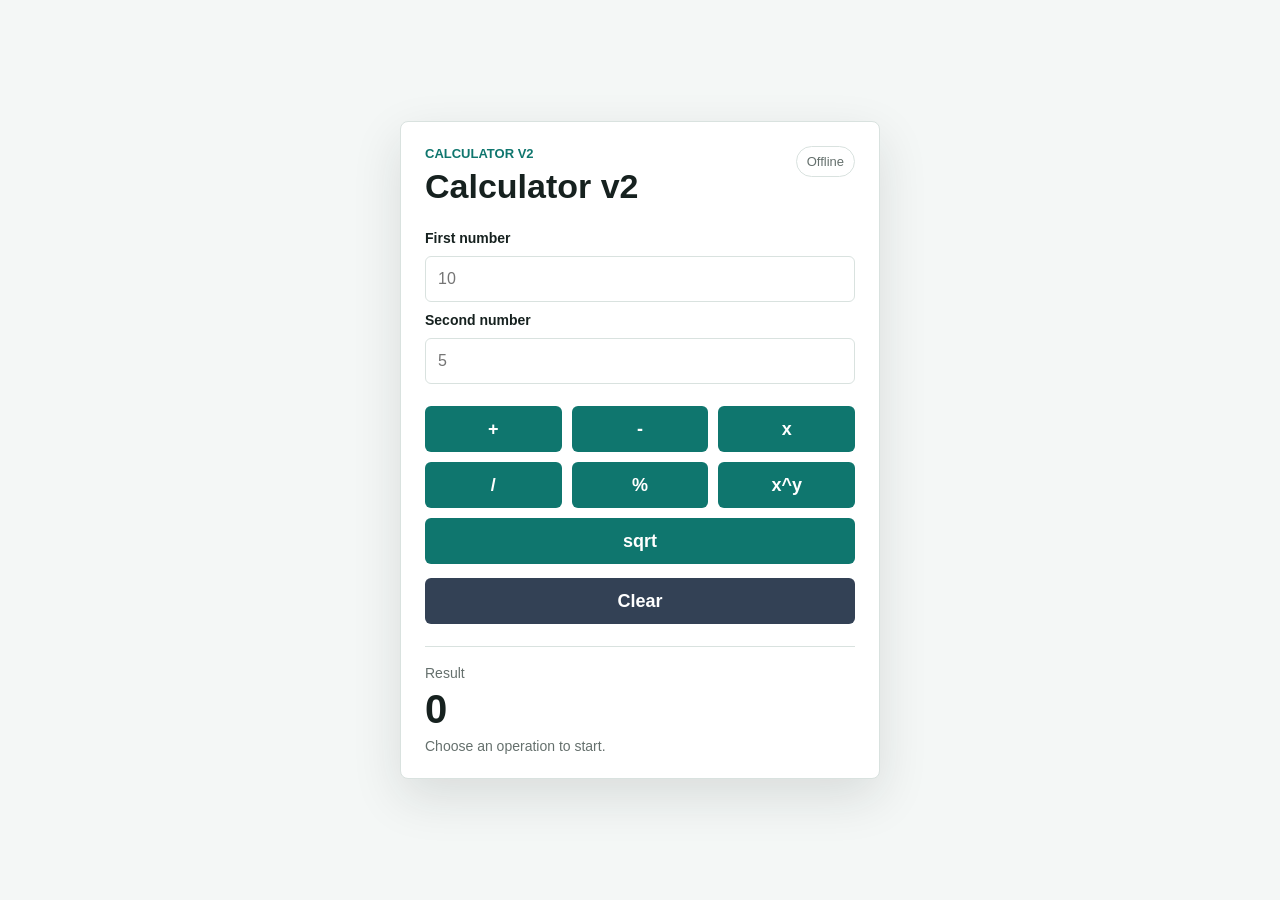
==== src/main/resources/static/index.html @ 75c34a82 "Update index.html" ====
<!DOCTYPE html>
<html lang="en">
<head>
    <meta charset="UTF-8">
    <meta name="viewport" content="width=device-width, initial-scale=1.0">
    <title>Calculator Web Application V1</title>
    <link rel="stylesheet" href="styles.css">
</head>
<body>
<main class="app-shell">
    <section class="calculator-panel" aria-labelledby="calculator-title">
        <div class="panel-header">
            <div>
                <p class="eyebrow">Calculator v2</p>
                <h1 id="calculator-title">Calculator v2</h1>
            </div>
            <span id="service-status" class="status-pill">Checking</span>
        </div>

        <form id="calculator-form" class="calculator-form">
            <label for="number1">First number</label>
            <input id="number1" name="number1" type="number" step="any" inputmode="decimal" placeholder="10">

            <label for="number2">Second number</label>
            <input id="number2" name="number2" type="number" step="any" inputmode="decimal" placeholder="5">

            <div class="operation-grid" aria-label="Calculator operations">
                <button type="button" data-operation="add">+</button>
                <button type="button" data-operation="subtract">-</button>
                <button type="button" data-operation="multiply">x</button>
                <button type="button" data-operation="divide">/</button>
                <button type="button" data-operation="modulus">%</button>
                <button type="button" data-operation="power">x^y</button>
                <button type="button" data-operation="sqrt" class="wide">sqrt</button>
            </div>

            <button type="reset" class="clear-button">Clear</button>
        </form>

        <section class="result-panel" aria-live="polite">
            <p class="result-label">Result</p>
            <p id="result-value" class="result-value">0</p>
            <p id="result-message" class="result-message">Choose an operation to start.</p>
        </section>
    </section>
</main>

<script src="app.js"></script>
</body>
</html>
---- src/main/resources/static/styles.css ----
:root {
    color-scheme: light;
    --bg: #f4f7f6;
    --panel: #ffffff;
    --ink: #16211f;
    --muted: #65706d;
    --line: #d9e2df;
    --accent: #0f766e;
    --accent-dark: #115e59;
    --danger: #b42318;
}

* {
    box-sizing: border-box;
}

body {
    margin: 0;
    min-height: 100vh;
    font-family: Arial, Helvetica, sans-serif;
    background: var(--bg);
    color: var(--ink);
}

.app-shell {
    min-height: 100vh;
    display: grid;
    place-items: center;
    padding: 24px;
}

.calculator-panel {
    width: min(100%, 480px);
    background: var(--panel);
    border: 1px solid var(--line);
    border-radius: 8px;
    padding: 24px;
    box-shadow: 0 18px 50px rgba(22, 33, 31, 0.12);
}

.panel-header {
    display: flex;
    justify-content: space-between;
    gap: 16px;
    align-items: start;
    margin-bottom: 24px;
}

.eyebrow {
    margin: 0 0 6px;
    color: var(--accent);
    font-size: 13px;
    font-weight: 700;
    text-transform: uppercase;
}

h1 {
    margin: 0;
    font-size: 34px;
}

.status-pill {
    border: 1px solid var(--line);
    border-radius: 999px;
    padding: 7px 10px;
    color: var(--muted);
    font-size: 13px;
    white-space: nowrap;
}

.status-pill.online {
    color: var(--accent-dark);
    border-color: #8ed9cf;
    background: #e6fffb;
}

.calculator-form {
    display: grid;
    gap: 10px;
}

label {
    font-size: 14px;
    font-weight: 700;
}

input {
    width: 100%;
    height: 46px;
    border: 1px solid var(--line);
    border-radius: 6px;
    padding: 0 12px;
    font-size: 16px;
    color: var(--ink);
}

input:focus {
    border-color: var(--accent);
    outline: 3px solid rgba(15, 118, 110, 0.16);
}

.operation-grid {
    display: grid;
    grid-template-columns: repeat(3, 1fr);
    gap: 10px;
    margin-top: 12px;
}

button {
    min-height: 46px;
    border: 0;
    border-radius: 6px;
    background: var(--accent);
    color: white;
    font-size: 18px;
    font-weight: 700;
    cursor: pointer;
}

button:hover {
    background: var(--accent-dark);
}

button:disabled {
    cursor: wait;
    opacity: 0.75;
}

.wide {
    grid-column: span 3;
}

.clear-button {
    margin-top: 4px;
    background: #334155;
}

.clear-button:hover {
    background: #1f2937;
}

.result-panel {
    margin-top: 22px;
    border-top: 1px solid var(--line);
    padding-top: 18px;
}

.result-label,
.result-message {
    margin: 0;
    color: var(--muted);
    font-size: 14px;
}

.result-value {
    margin: 6px 0;
    overflow-wrap: anywhere;
    font-size: 40px;
    font-weight: 800;
}

.result-message.error {
    color: var(--danger);
}

@media (max-width: 420px) {
    .app-shell {
        padding: 12px;
        align-items: start;
    }

    .calculator-panel {
        padding: 18px;
    }

    h1 {
        font-size: 28px;
    }
}
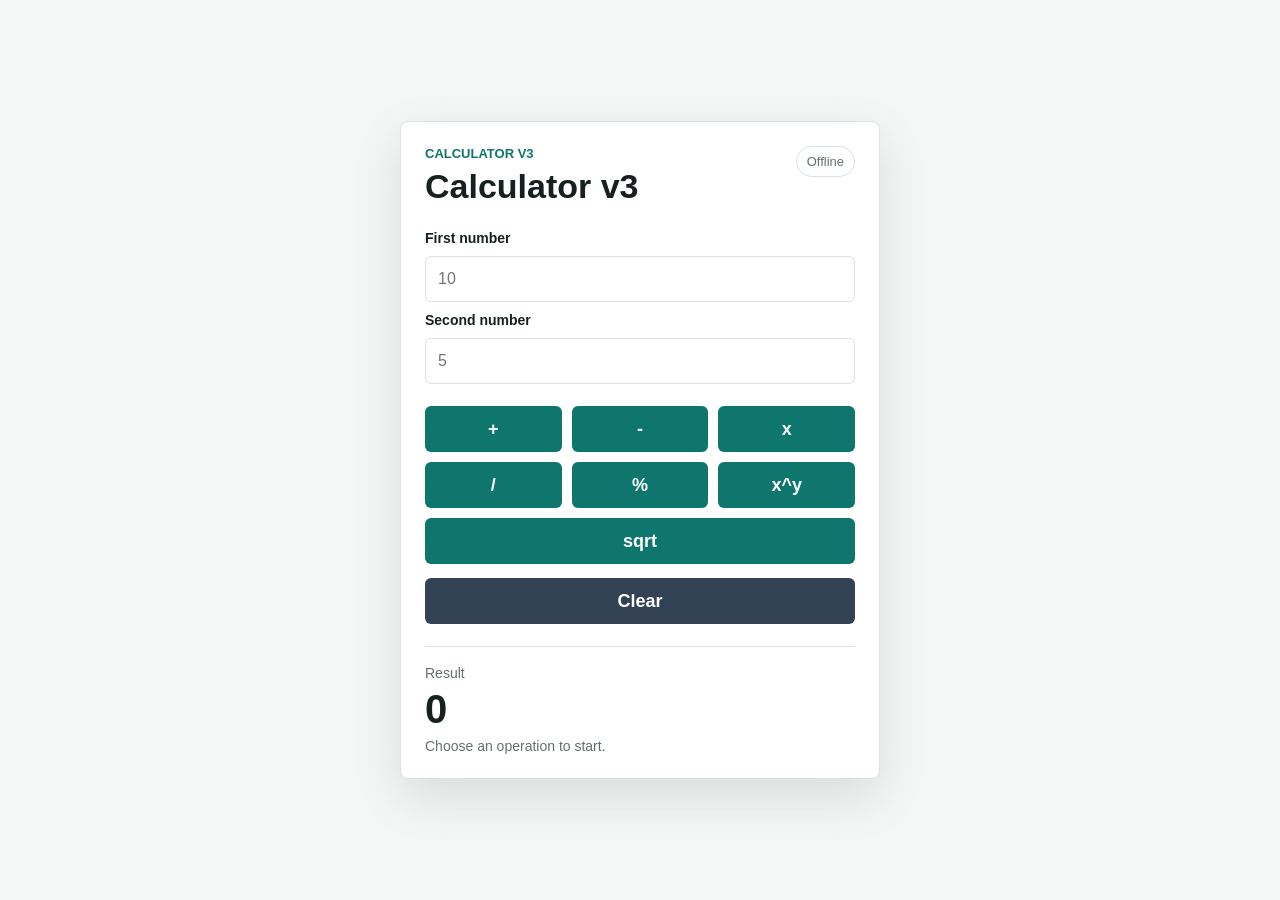
==== commit 3acc361a: "Update index.html" ====
--- a/src/main/resources/static/index.html
+++ b/src/main/resources/static/index.html
@@ -11,8 +11,8 @@
     <section class="calculator-panel" aria-labelledby="calculator-title">
         <div class="panel-header">
             <div>
-                <p class="eyebrow">Calculator v2</p>
-                <h1 id="calculator-title">Calculator v2</h1>
+                <p class="eyebrow">Calculator v3</p>
+                <h1 id="calculator-title">Calculator v3</h1>
             </div>
             <span id="service-status" class="status-pill">Checking</span>
         </div>
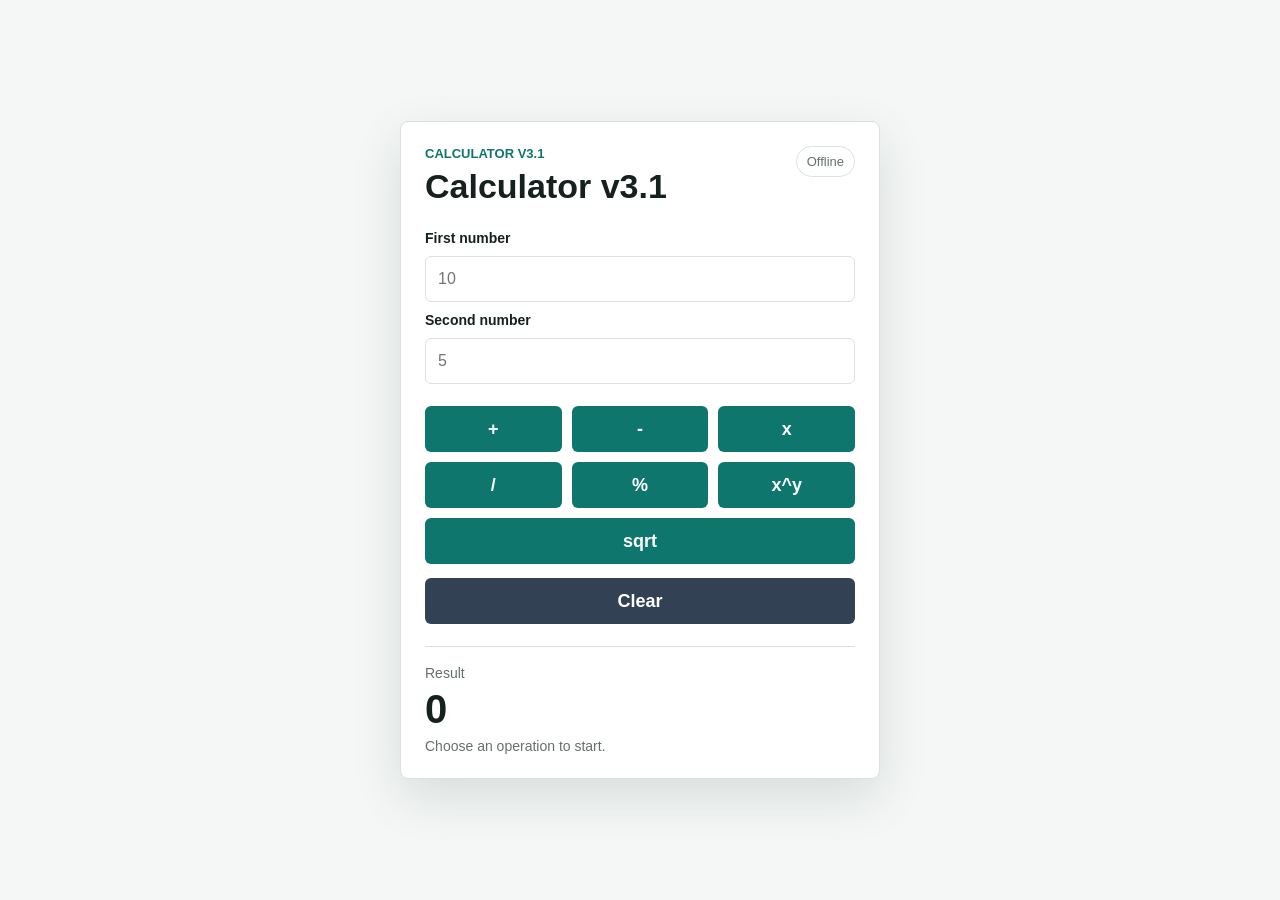
==== commit fe78bb9b: "Update calculator version to v3.1 in index.htmlnwe" ====
--- a/src/main/resources/static/index.html
+++ b/src/main/resources/static/index.html
@@ -11,8 +11,8 @@
     <section class="calculator-panel" aria-labelledby="calculator-title">
         <div class="panel-header">
             <div>
-                <p class="eyebrow">Calculator v3</p>
-                <h1 id="calculator-title">Calculator v3</h1>
+                <p class="eyebrow">Calculator v3.1</p>
+                <h1 id="calculator-title">Calculator v3.1</h1>
             </div>
             <span id="service-status" class="status-pill">Checking</span>
         </div>
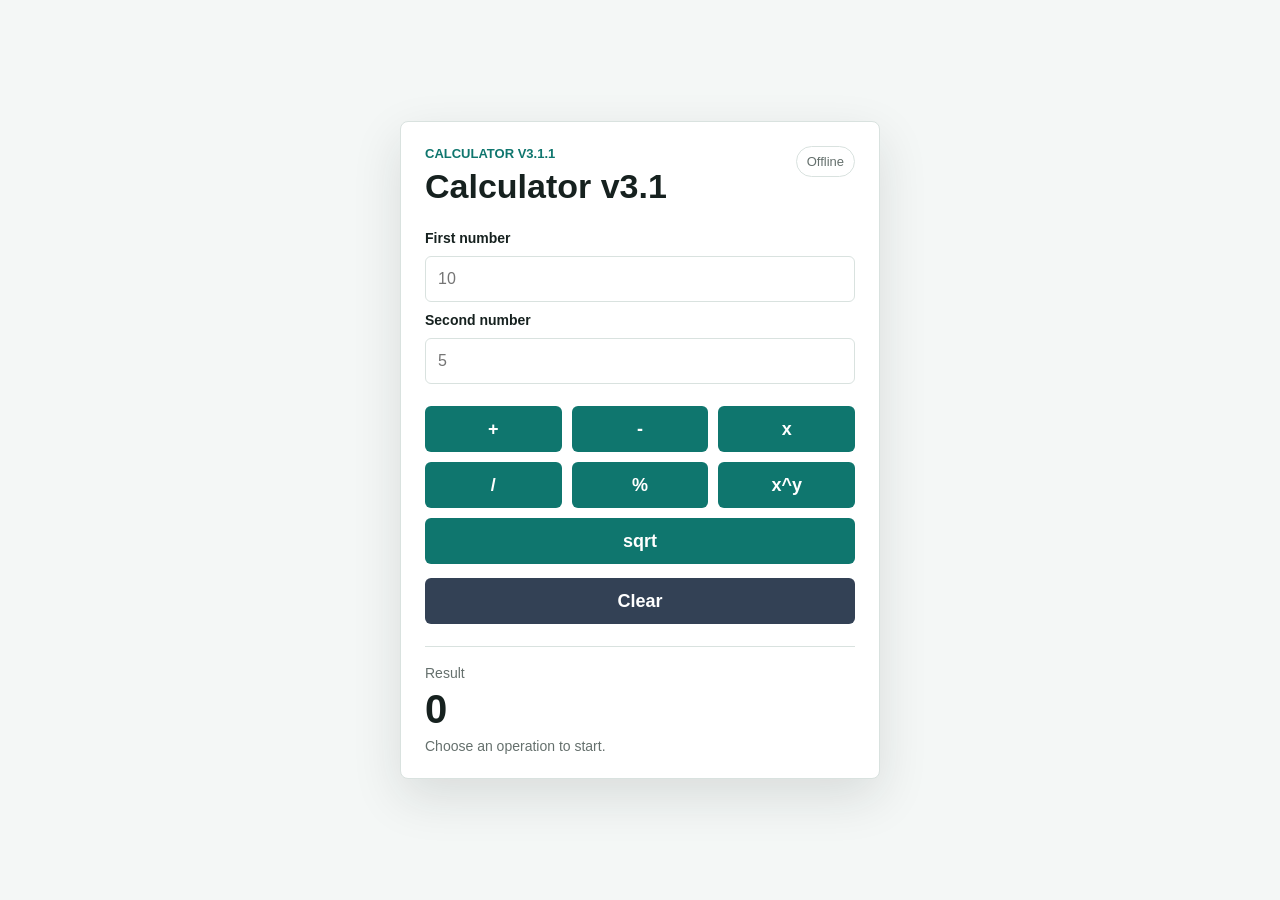
==== commit 13a70e35: "Update index.html" ====
--- a/src/main/resources/static/index.html
+++ b/src/main/resources/static/index.html
@@ -11,7 +11,7 @@
     <section class="calculator-panel" aria-labelledby="calculator-title">
         <div class="panel-header">
             <div>
-                <p class="eyebrow">Calculator v3.1</p>
+                <p class="eyebrow">Calculator v3.1.1</p>
                 <h1 id="calculator-title">Calculator v3.1</h1>
             </div>
             <span id="service-status" class="status-pill">Checking</span>
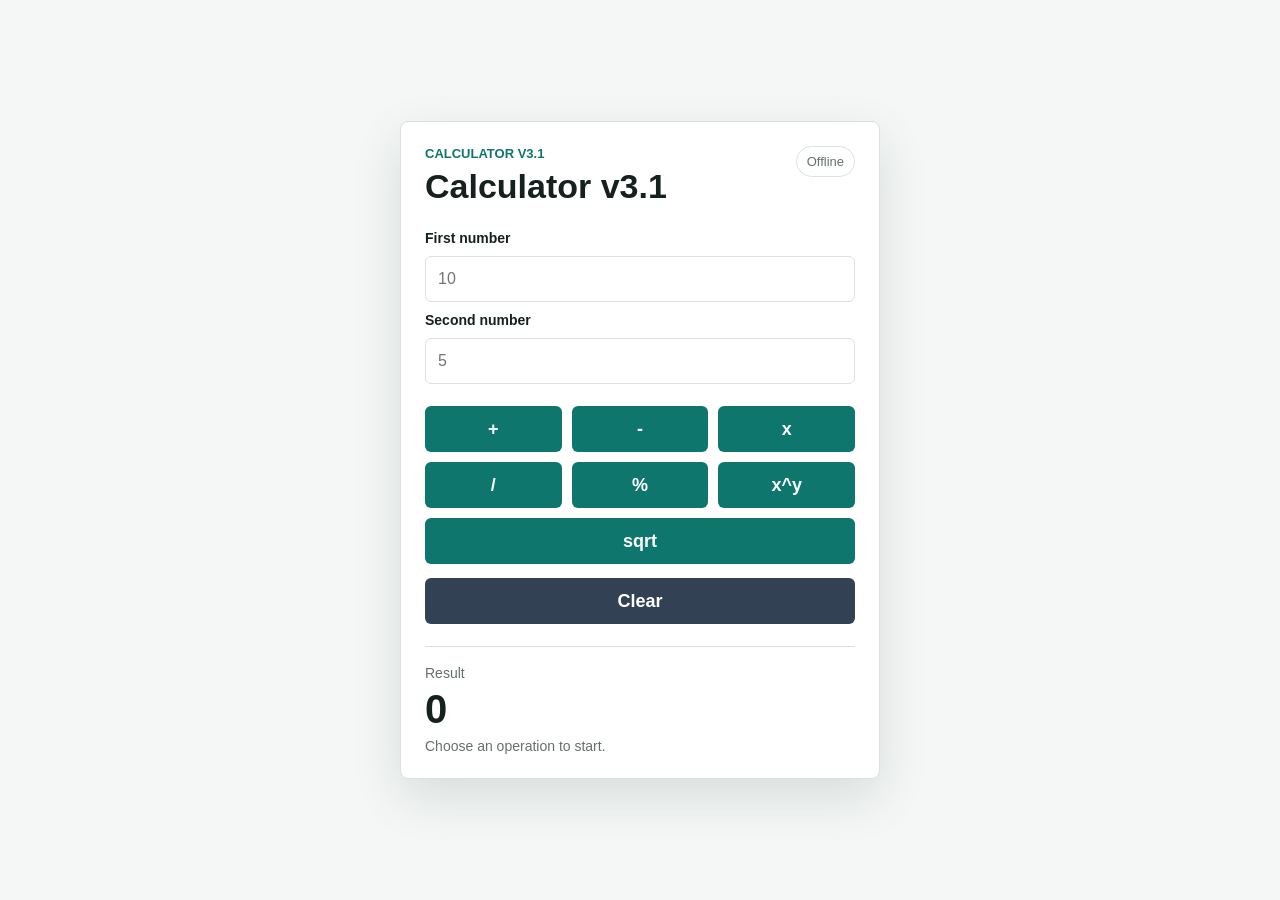
==== commit fa0b370d: "Update index.html" ====
--- a/src/main/resources/static/index.html
+++ b/src/main/resources/static/index.html
@@ -11,7 +11,7 @@
     <section class="calculator-panel" aria-labelledby="calculator-title">
         <div class="panel-header">
             <div>
-                <p class="eyebrow">Calculator v3.1.1</p>
+                <p class="eyebrow">Calculator v3.1</p>
                 <h1 id="calculator-title">Calculator v3.1</h1>
             </div>
             <span id="service-status" class="status-pill">Checking</span>
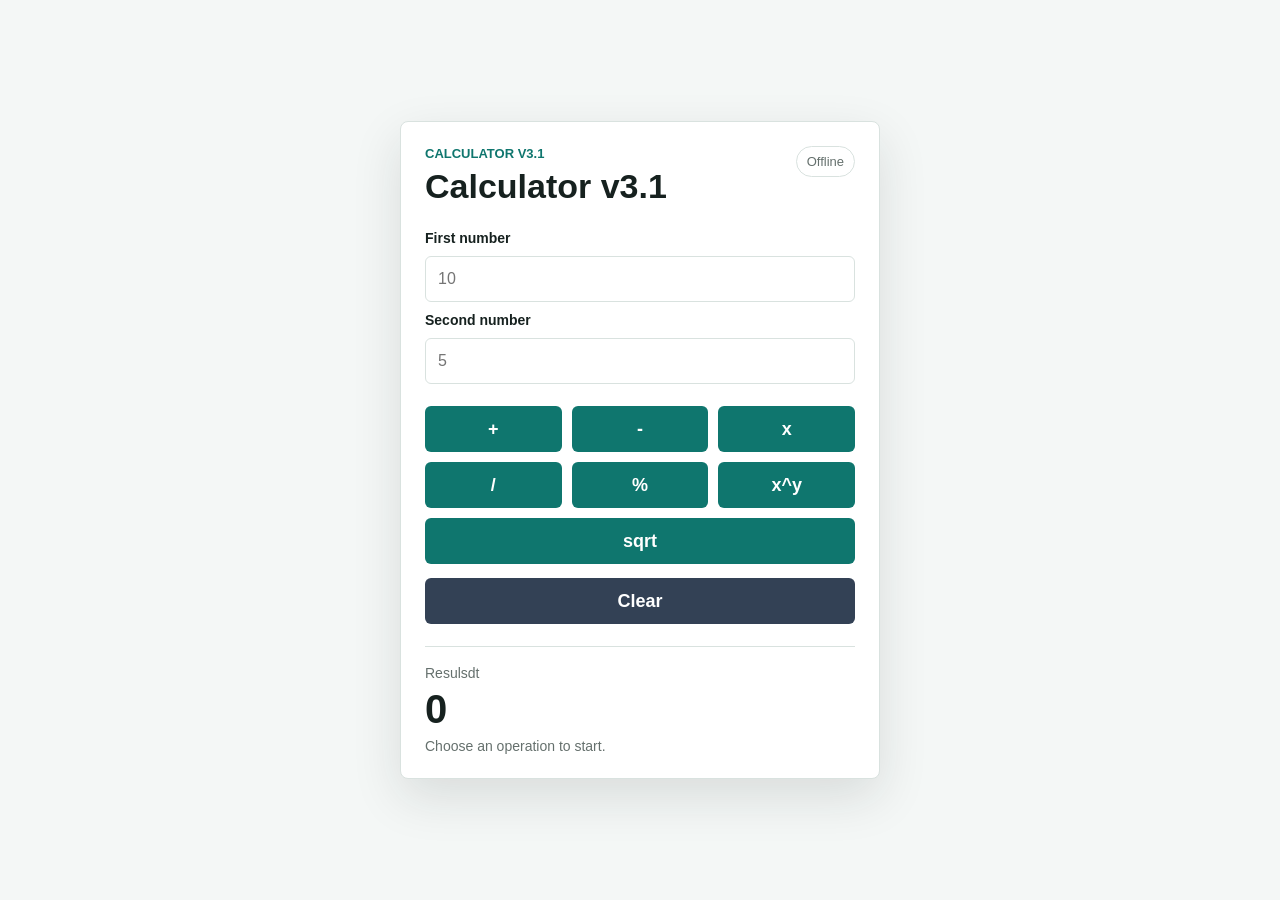
==== commit 8763f1b2: "Update index.html" ====
--- a/src/main/resources/static/index.html
+++ b/src/main/resources/static/index.html
@@ -38,7 +38,7 @@
         </form>
 
         <section class="result-panel" aria-live="polite">
-            <p class="result-label">Result</p>
+            <p class="result-label">Resulsdt</p>
             <p id="result-value" class="result-value">0</p>
             <p id="result-message" class="result-message">Choose an operation to start.</p>
         </section>
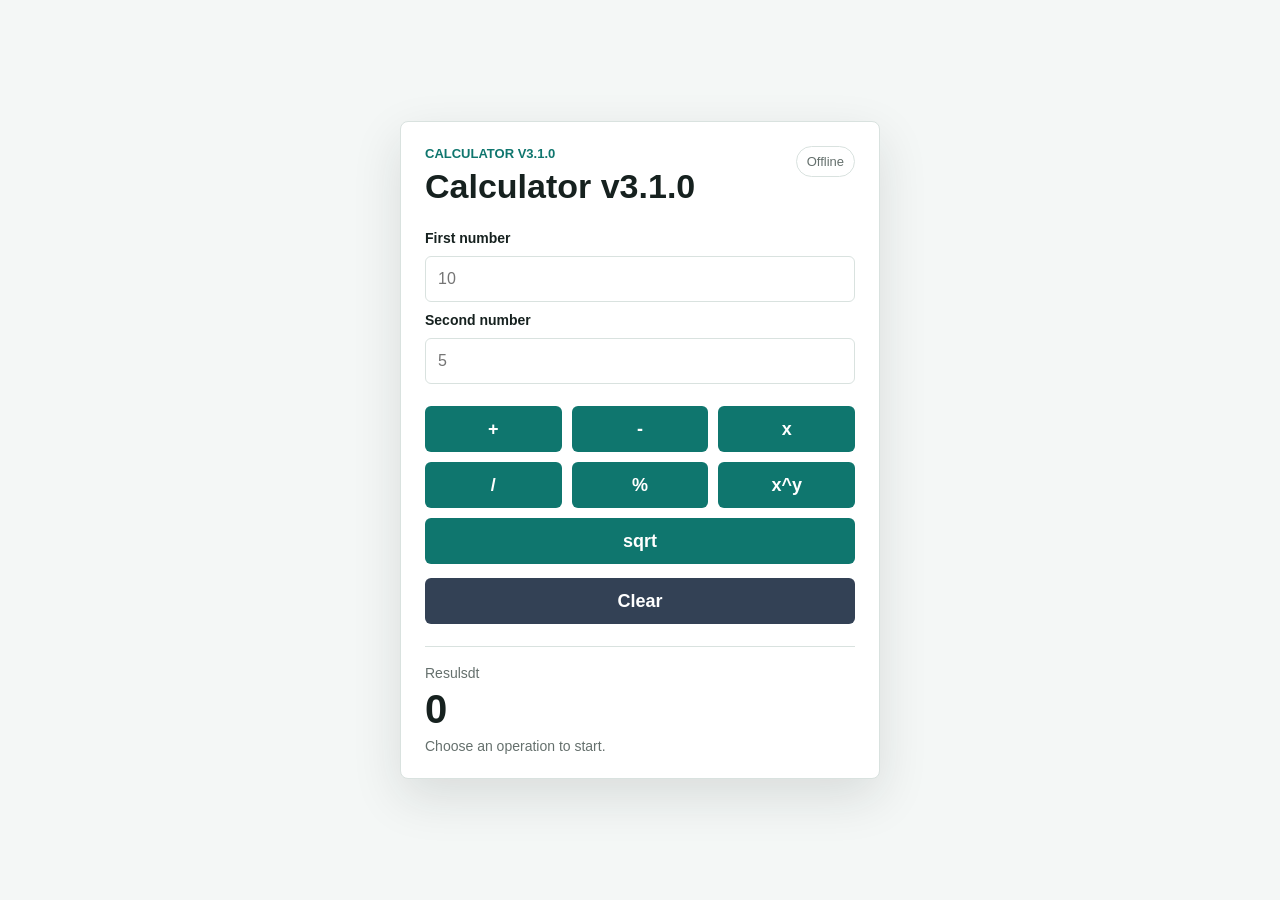
==== commit fc917b97: "Update index.html" ====
--- a/src/main/resources/static/index.html
+++ b/src/main/resources/static/index.html
@@ -11,8 +11,8 @@
     <section class="calculator-panel" aria-labelledby="calculator-title">
         <div class="panel-header">
             <div>
-                <p class="eyebrow">Calculator v3.1</p>
-                <h1 id="calculator-title">Calculator v3.1</h1>
+                <p class="eyebrow">Calculator v3.1.0</p>
+                <h1 id="calculator-title">Calculator v3.1.0</h1>
             </div>
             <span id="service-status" class="status-pill">Checking</span>
         </div>
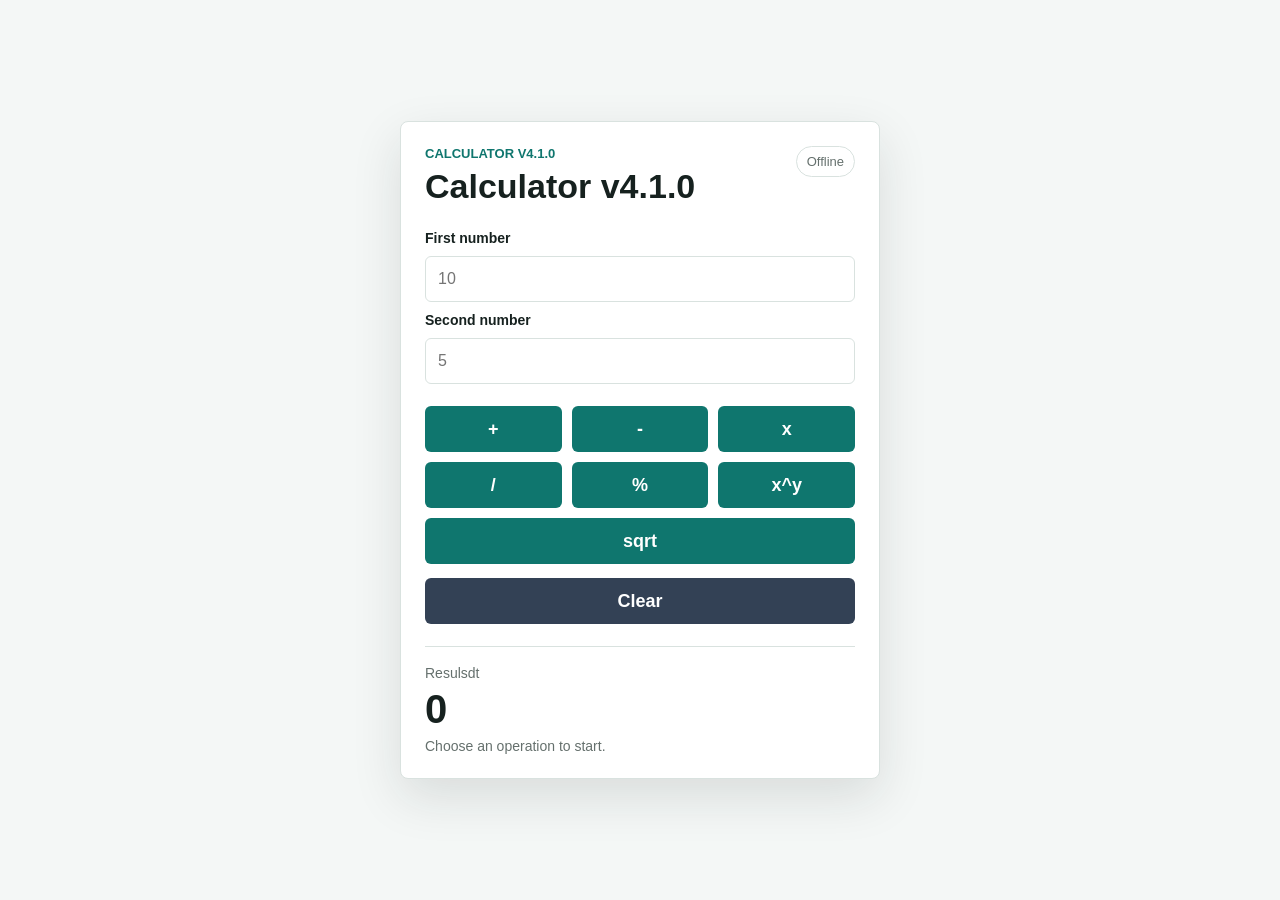
==== commit 6b6a9bbf: "Update index.html" ====
--- a/src/main/resources/static/index.html
+++ b/src/main/resources/static/index.html
@@ -11,8 +11,8 @@
     <section class="calculator-panel" aria-labelledby="calculator-title">
         <div class="panel-header">
             <div>
-                <p class="eyebrow">Calculator v3.1.0</p>
-                <h1 id="calculator-title">Calculator v3.1.0</h1>
+                <p class="eyebrow">Calculator v4.1.0</p>
+                <h1 id="calculator-title">Calculator v4.1.0</h1>
             </div>
             <span id="service-status" class="status-pill">Checking</span>
         </div>
